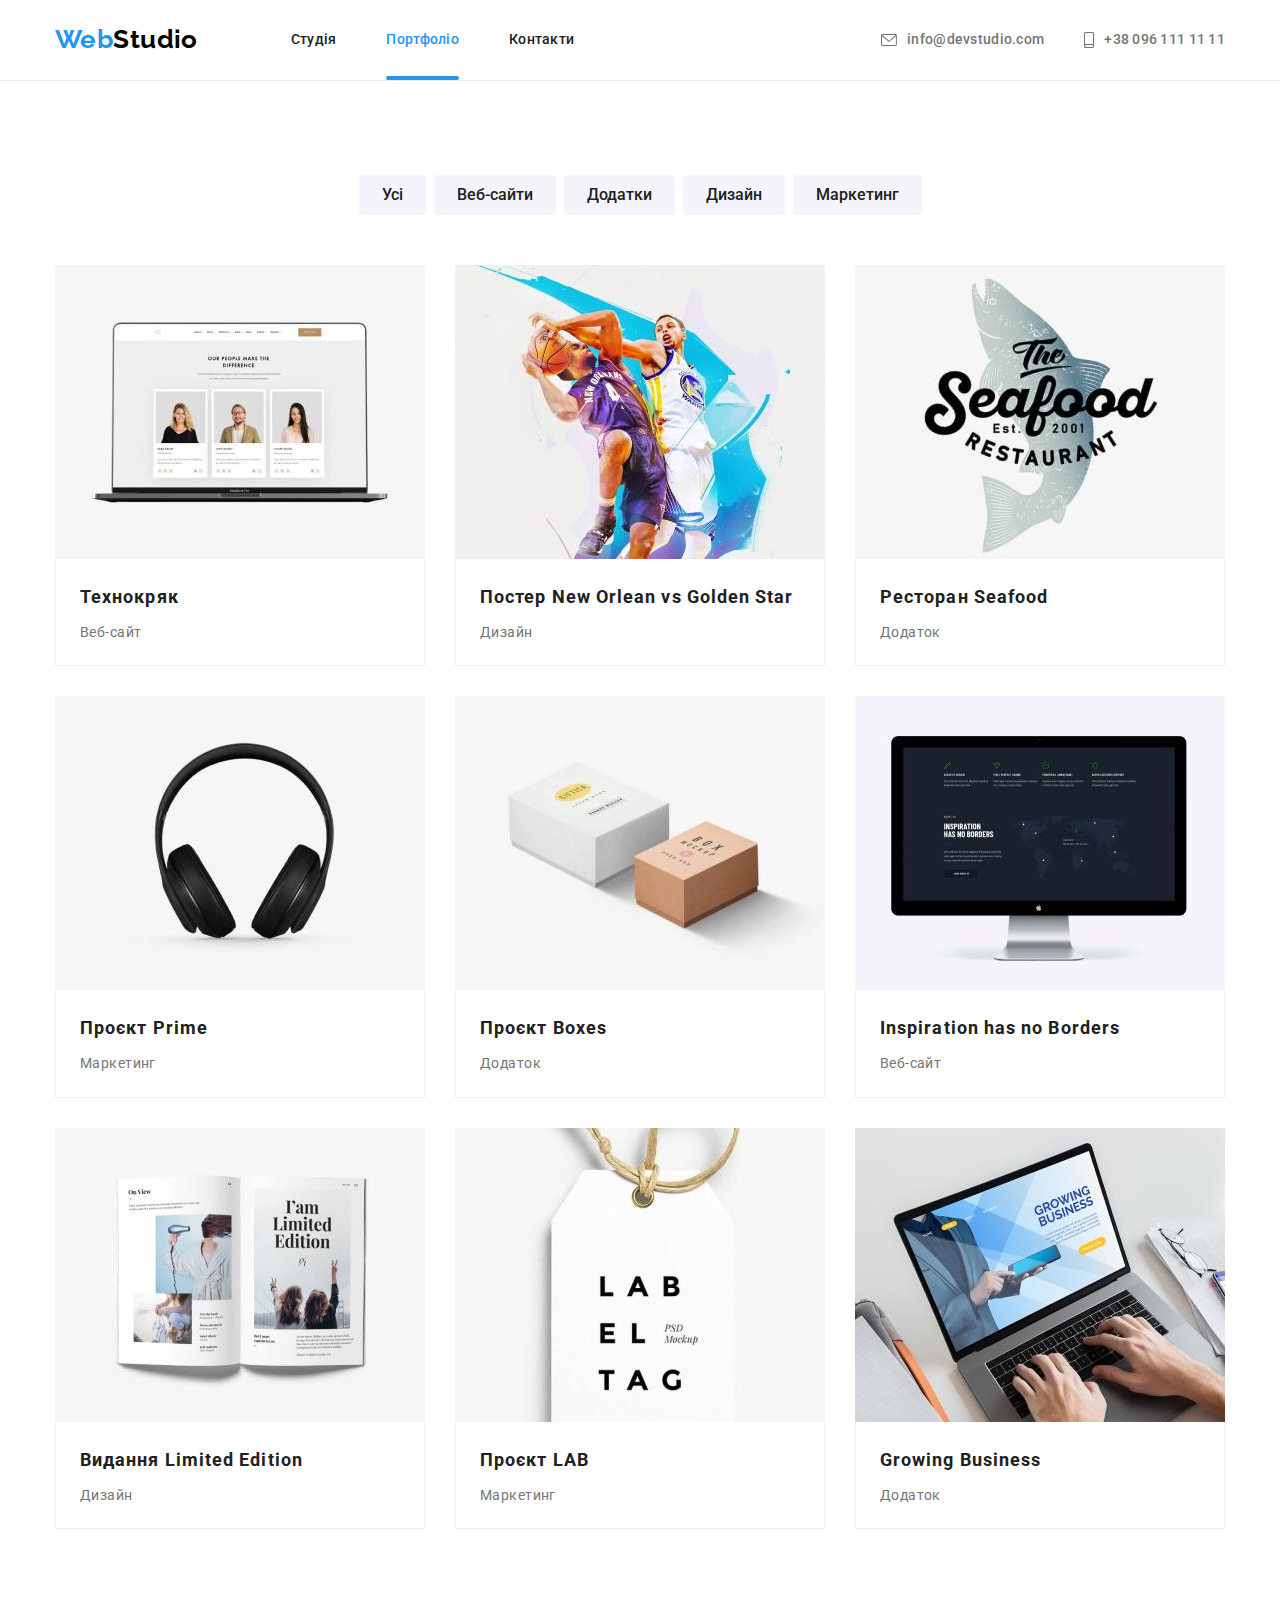
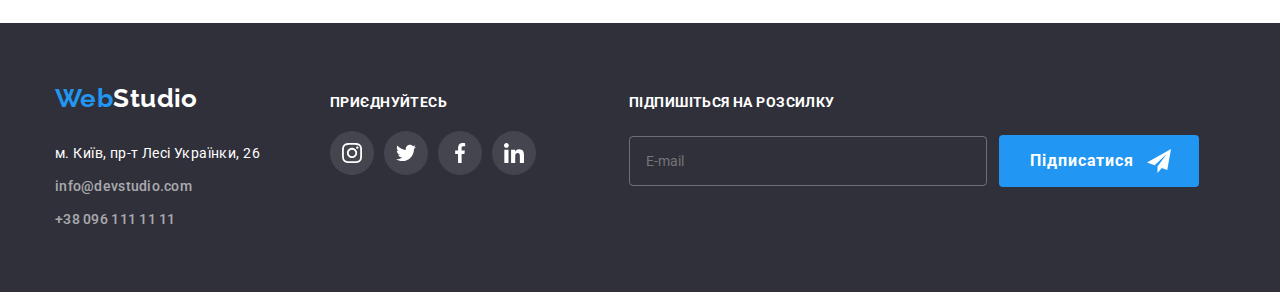
==== portfolio.html @ a592a8cf "додала розмітку та оформлення форм" ====
<!DOCTYPE html>
<html lang="uk">
  <head>
    <meta charset="UTF-8" />
    <meta http-equiv="X-UA-Compatible" content="IE=edge" />
    <meta name="viewport" content="width=device-width, initial-scale=1.0" />
    <title>Portfolio</title>
    <link rel="preconnect" href="https://fonts.googleapis.com" />
    <link rel="preconnect" href="https://fonts.gstatic.com" crossorigin />
    <link
      href="https://fonts.googleapis.com/css2?family=Raleway:wght@700&family=Roboto:wght@400;500;700;900&display=swap"
      rel="stylesheet"
    />
    <link
      rel="stylesheet"
      href="https://cdnjs.cloudflare.com/ajax/libs/modern-normalize/1.1.0/modern-normalize.min.css"
    />
    <link rel="stylesheet" href="./css/styles.css" />
  </head>
  <body>
    <header class="header-section">
      <nav class="container main-nav">
        <a class="logo-header" href="./index.html"><span class="logo-web">Web</span>Studio</a>
        <ul class="header-list list">
          <li class="item">
            <a class="header-link link" href="./index.html">Студія</a>
          </li>
          <li class="item">
            <a class="header-link link current-link" href="./portfolio.html">Портфоліо</a>
          </li>
          <li class="item"><a class="header-link link" href="#">Контакти</a></li>
        </ul>

        <ul class="contact-list list">
          <li class="item-contact">
            <a class="contact-link link" href="mailto:info@devstudio.com">
              <svg width="16" height="12" class="contact-icons">
                <use href="./images/icons.svg#icon-envelope"></use>
              </svg>
              info@devstudio.com
            </a>
          </li>
          <li class="item-contact">
            <a href="tel:+380961111111" class="contact-link link">
              <svg width="10" height="16" class="contact-icons">
                <use href="./images/icons.svg#icon-smartphone"></use>
              </svg>
              +38 096 111 11 11
            </a>
          </li>
        </ul>
      </nav>
    </header>

    <main>
      <section class="portfolio-section section">
        <div class="container">
          <h1 class="visually-hidden">Portfolio</h1>
          <ul class="button-list list">
            <li class="item"><button type="button" class="btn">Усі</button></li>
            <li class="item"><button type="button" class="btn">Веб-сайти</button></li>
            <li class="item"><button type="button" class="btn">Додатки</button></li>
            <li class="item"><button type="button" class="btn">Дизайн</button></li>
            <li class="item"><button type="button" class="btn">Маркетинг</button></li>
          </ul>
          <ul class="portfolio-list list">
            <li class="portfolio-item">
              <a class="portfolio-link link" href="">
                <div class="description">
                  <img
                    src="./images/img-portfolio-1.jpg"
                    alt="Технокряк"
                    width="370"
                    height="294"
                  />
                  <div class="overlay">
                    <p class="description-text">
                      Ресурс пропонує комплексні пропозиції з різним рівнем функціоналу та сервісів.
                      Все це дозволить відвідувачу отримати вичерпні відомості про компанію чи
                      приватну особу.
                    </p>
                  </div>
                </div>
                <div class="info-item">
                  <h2 class="title-item">Технокряк</h2>
                  <p class="text-item">Веб-сайт</p>
                </div>
              </a>
            </li>

            <li class="portfolio-item">
              <a class="portfolio-link link" href="">
                <div class="description">
                  <img
                    src="./images/img-portfolio-2.jpg"
                    alt="Постер New Orlean vs Golden Star"
                    width="370"
                    height="294"
                  />
                  <div class="overlay">
                    <p class="description-text">
                      Ресурс пропонує комплексні пропозиції з різним рівнем функціоналу та сервісів.
                      Все це дозволить відвідувачу отримати вичерпні відомості про компанію чи
                      приватну особу.
                    </p>
                  </div>
                </div>
                <div class="info-item">
                  <h2 class="title-item">
                    Постер <span lang="en">New Orlean vs Golden Star</span>
                  </h2>
                  <p class="text-item">Дизайн</p>
                </div>
              </a>
            </li>

            <li class="portfolio-item">
              <a class="portfolio-link link" href="">
                <div class="description">
                  <img
                    src="./images/img-portfolio-3.jpg"
                    alt="Ресторан Seafood"
                    width="370"
                    height="294"
                  />
                  <div class="overlay">
                    <p class="description-text">
                      Ресурс пропонує комплексні пропозиції з різним рівнем функціоналу та сервісів.
                      Все це дозволить відвідувачу отримати вичерпні відомості про компанію чи
                      приватну особу.
                    </p>
                  </div>
                </div>
                <div class="info-item">
                  <h2 class="title-item">Ресторан <span lang="en">Seafood</span></h2>
                  <p class="text-item">Додаток</p>
                </div>
              </a>
            </li>

            <li class="portfolio-item">
              <a class="portfolio-link link" href="">
                <div class="description">
                  <img
                    src="./images/img-portfolio-4.jpg"
                    alt="Проєкт Prime"
                    width="370"
                    height="294"
                  />
                  <div class="overlay">
                    <p class="description-text">
                      Ресурс пропонує комплексні пропозиції з різним рівнем функціоналу та сервісів.
                      Все це дозволить відвідувачу отримати вичерпні відомості про компанію чи
                      приватну особу.
                    </p>
                  </div>
                </div>
                <div class="info-item">
                  <h2 class="title-item">Проєкт <span>Prime</span></h2>
                  <p class="text-item">Маркетинг</p>
                </div>
              </a>
            </li>

            <li class="portfolio-item">
              <a class="portfolio-link link" href="">
                <div class="description">
                  <img
                    src="./images/img-portfolio-5.jpg"
                    alt="Проєкт Boxes"
                    width="370"
                    height="294"
                  />
                  <div class="overlay">
                    <p class="description-text">
                      Ресурс пропонує комплексні пропозиції з різним рівнем функціоналу та сервісів.
                      Все це дозволить відвідувачу отримати вичерпні відомості про компанію чи
                      приватну особу.
                    </p>
                  </div>
                </div>
                <div class="info-item">
                  <h2 class="title-item">Проєкт <span>Boxes</span></h2>
                  <p class="text-item">Додаток</p>
                </div>
              </a>
            </li>

            <li class="portfolio-item">
              <a class="portfolio-link link" href="">
                <div class="description">
                  <img
                    src="./images/img-portfolio-6.jpg"
                    alt="Inspiration has no Borders"
                    width="370"
                    height="294"
                  />
                  <div class="overlay">
                    <p class="description-text">
                      Ресурс пропонує комплексні пропозиції з різним рівнем функціоналу та сервісів.
                      Все це дозволить відвідувачу отримати вичерпні відомості про компанію чи
                      приватну особу.
                    </p>
                  </div>
                </div>
                <div class="info-item">
                  <h2 lang="en" class="title-item">Inspiration has no Borders</h2>
                  <p class="text-item">Веб-сайт</p>
                </div>
                <p></p>
              </a>
            </li>

            <li class="portfolio-item">
              <a class="portfolio-link link" href="">
                <div class="description">
                  <img
                    src="./images/img-portfolio-7.jpg"
                    alt="Видання Limited Edition"
                    width="370"
                    height="294"
                  />
                  <div class="overlay">
                    <p class="description-text">
                      Ресурс пропонує комплексні пропозиції з різним рівнем функціоналу та сервісів.
                      Все це дозволить відвідувачу отримати вичерпні відомості про компанію чи
                      приватну особу.
                    </p>
                  </div>
                </div>
                <div class="info-item">
                  <h2 class="title-item">Видання <span lang="en">Limited Edition</span></h2>
                  <p class="text-item">Дизайн</p>
                </div>
              </a>
            </li>

            <li class="portfolio-item">
              <a class="portfolio-link link" href="">
                <div class="description">
                  <img
                    src="./images/img-portfolio-8.jpg"
                    alt="Проєкт LAB"
                    width="370"
                    height="294"
                  />
                  <div class="overlay">
                    <p class="description-text">
                      Ресурс пропонує комплексні пропозиції з різним рівнем функціоналу та сервісів.
                      Все це дозволить відвідувачу отримати вичерпні відомості про компанію чи
                      приватну особу.
                    </p>
                  </div>
                </div>
                <div class="info-item">
                  <h2 class="title-item">Проєкт <span lang="en">LAB</span></h2>
                  <p class="text-item">Маркетинг</p>
                </div>
              </a>
            </li>

            <li class="portfolio-item">
              <a class="portfolio-link link" href="">
                <div class="description">
                  <img
                    src="./images/img-portfolio-9.jpg"
                    alt="Growing Business"
                    width="370"
                    height="294"
                  />
                  <div class="overlay">
                    <p class="description-text">
                      Ресурс пропонує комплексні пропозиції з різним рівнем функціоналу та сервісів.
                      Все це дозволить відвідувачу отримати вичерпні відомості про компанію чи
                      приватну особу.
                    </p>
                  </div>
                </div>
                <div class="info-item">
                  <h2 lang="en" class="title-item">Growing Business</h2>
                  <p class="text-item">Додаток</p>
                </div>
              </a>
            </li>
          </ul>
        </div>
      </section>
    </main>

       <footer class="footer">
      <div class="container">
        <div class="footer-container">
          <div class="footer-contact">
            <a class="logo-footer" href="./index.html"><span class="logo-web">Web</span>Studio</a>
            <address>
              <ul class="footer-list list">
                <li class="item">
                  <a
                    class="address"
                    href="https://goo.gl/maps/CPtrU1FHBa2aNyZL9"
                    target="_blank"
                    rel="noopener noreferrer nofollow"
                    >м. Київ, пр-т Лесі Українки, 26</a
                  >
                </li>
                <li class="item">
                  <a class="footer-contact-link link" href="mailto:info@devstudio.com"
                    >info@devstudio.com</a
                  >
                </li>
                <li class="item">
                  <a class="footer-contact-link link" href="tel:+380961111111">+38 096 111 11 11</a>
                </li>
              </ul>
            </address>
          </div>

          <div class="sign-up">
            <p class="footer-sign-up-text">Приєднуйтесь</p>

            <ul class="sign-up-list list">
              <li class="sign-up-item">
                <a href="https://instagram" class="sign-up-link link">
                  <svg class="sign-up-icon" width="20" height="20">
                    <use href="./images/icons.svg#icon-instagram"></use>
                  </svg>
                </a>
              </li>

              <li class="sign-up-item">
                <a href="https://twitter" class="sign-up-link link">
                  <svg class="sign-up-icon" width="20" height="20">
                    <use href="./images/icons.svg#icon-twitter"></use>
                  </svg>
                </a>
              </li>

              <li class="sign-up-item">
                <a href="https://facebook" class="sign-up-link link">
                  <svg class="sign-up-icon" width="20" height="20">
                    <use href="./images/icons.svg#icon-facebook"></use>
                  </svg>
                </a>
              </li>

              <li class="sign-up-item">
                <a href="https://linkedn" class="sign-up-link link">
                  <svg class="sign-up-icon" width="20" height="20">
                    <use href="./images/icons.svg#icon-linkedin"></use>
                  </svg>
                </a>
              </li>
            </ul>
          </div>
          <div class="form-footer">
            <p class="mail-footer">Підпишіться на розсилку</p>
            <form class="form-mail">
              <input type="email" name="mail" id="mail" class="footer-input" placeholder="E-mail" />
              <div class="div-button-footer">
                <button class="button-footer" type="submit">Підписатися</button>
                <svg width="24" height="24" class="icon-telegram">
                  <use href="./images/icons.svg#icon-telegram"></use>
                </svg>
              </div>
            </form>
          </div>
        </div>
      </div>
    </footer>
  </body>
</html>
---- css/styles.css ----
:root {
  --title-text-color: #212121;
  --accent-color: #2196f3;
  --primery-text-color: #757575;
  --primery-white-color: #ffffff;
  --bkg-block-color: #2f303a;
  --button-color: #f5f4fa;
  --black-color: #000000;
  --border-color: #ececec;
  --second-border-color: #eeeeee;
  --fill-icon: #afb1b8;

  --timing-function: cubic-bezier(0.4, 0, 0.2, 1);
}

body {
  color: var(--primery-text-color);
  background-color: var(--primery-white-color);
  font-family: 'Roboto', sans-serif;
  font-size: 14px;
  letter-spacing: 0.03em;
  line-height: 1.71;
}

h1,
h2,
h3,
h4,
h5,
h6,
p {
  margin: 0;
}

.list {
  padding: 0;
  margin: 0;
  list-style: none;
}
.link {
  text-decoration: none;
}

img {
  display: block;
  max-width: 100%;
  height: auto;
}

.container {
  width: 1200px;
  padding-left: 15px;
  padding-right: 15px;
  margin-left: auto;
  margin-right: auto;

  /* outline: 1px solid red; */
}

.section {
  padding-top: 94px;
  padding-bottom: 94px;
}

/* Header */
.header-section {
  border-bottom-width: 1px;
  border-bottom-style: solid;
  border-bottom-color: var(--border-color);
}
.logo-header {
  color: var(--black-color);
  text-decoration: none;
  font-family: 'Raleway', sans-serif;
  font-weight: 700;
  font-size: 26px;
  line-height: 1.2;
}
.logo-web {
  color: var(--accent-color);
}
.main-nav {
  display: flex;
  align-items: center;
}
.header-list {
  display: flex;
  margin-left: 93px;
}
.header-list .item:not(:last-child) {
  margin-right: 50px;
}
.contact-list {
  display: flex;
  margin-left: auto;
  justify-content: center;
  align-items: center;
}
.item-contact:not(:last-child) {
  margin-right: 40px;
}
.header-link {
  display: block;
  padding: 32px 0;
}
.header-link,
.contact-link {
  color: var(--title-text-color);
  font-weight: 500;
  font-size: 14px;
  line-height: 1.14;
  letter-spacing: 0.02em;

  transition-property: color;
  transition-duration: 250ms;
  transition-timing-function: var(--timing-function);
}
.header-link:hover,
.header-link:focus,
.contact-link:hover,
.contact-link:focus {
  color: var(--accent-color);
}
.current-link {
  position: relative;
  color: var(--accent-color);
}
.current-link::after {
  content: '';
  position: absolute;
  bottom: 0;
  left: 0;
  width: 100%;
  height: 4px;

  background: #2196f3;
  border-radius: 2px;
}
.contact-link {
  width: 100%;
  height: 100%;
  display: flex;
  justify-content: center;
  align-items: center;
  color: var(--primery-text-color);
  font-style: normal;
}
.contact-icons {
  margin-right: 10px;
  fill: var(--primery-text-color);

  transition-property: fill;
  transition-duration: 250ms;
  transition-timing-function: var(--timing-function);
}
.contact-link:hover .contact-icons,
.contact-link:focus .contact-icons {
  fill: var(--accent-color);
}

/* Hero  */
.section-hero {
  background-color: var(--bkg-block-color);
  text-align: center;
  padding-top: 200px;
  padding-bottom: 200px;
  max-width: 1600px;
  margin-left: auto;
  margin-right: auto;
  background-color: #c4c4c4;
  background-image: linear-gradient(to right, rgba(47, 48, 58, 0.4), rgba(47, 48, 58, 0.4)),
    url(../images/overlay.jpg);
  background-size: cover;
  background-repeat: no-repeat;
  background-position: center;
}
.title-hero {
  margin-bottom: 30px;

  color: var(--primery-white-color);
  font-weight: 900;
  font-size: 44px;
  line-height: 1.34;
  text-align: center;
  letter-spacing: 0.06em;
  text-transform: uppercase;
}
.button-hero {
  display: inline-block;
  border: 1px solid transparent;
  border-radius: 4px;
  padding: 10px 24px;
  min-width: 200px;

  color: var(--primery-white-color);
  background-color: var(--accent-color);
  font-family: inherit;
  font-weight: 700;
  font-size: 16px;
  line-height: 1.88;
  text-align: center;
  cursor: pointer;
  letter-spacing: 0.06em;

  transition-property: background-color, box-shadow;
  transition-duration: 250ms;
  transition-timing-function: var(--timing-function);
}
.button-hero:hover,
.button-hero:focus {
  background-color: #188ce8;
  box-shadow: 0px 4px 4px rgba(0, 0, 0, 0.15);
}

/* Модальне вікно */
.backdrop.is-hidden {
  visibility: hidden;
  opacity: 0;
  pointer-events: none;
}
.backdrop {
  position: fixed;
  left: 0px;
  top: 0px;
  width: 100%;
  height: 100%;
  background: rgba(0, 0, 0, 0.2);
  transition-property: opacity, visibility;
  transition-duration: 300ms;
  transition-timing-function: var(--timing-function);
}
.modal {
  position: absolute;
  top: 50%;
  left: 50%;
  transform: translate(-50%, -50%) scale(1);

  width: 528px;
  height: 581px;

  padding: 37px 32px 43px 48px;

  background-color: var(--primery-white-color);
  box-shadow: 0px 1px 3px rgba(0, 0, 0, 0.12), 0px 1px 1px rgba(0, 0, 0, 0.14),
    0px 2px 1px rgba(0, 0, 0, 0.2);
  border-radius: 4px;

  transition-property: transform;
  transition-duration: 300ms;
  transition-timing-function: var(--timing-function);
}
.close-button {
  position: absolute;
  top: 8px;
  right: 8px;

  display: flex;
  align-items: center;
  justify-content: center;

  width: 30px;
  height: 30px;
  background-color: var(--primery-white-color);
  border: 1px solid rgba(0, 0, 0, 0.1);
  border-radius: 50%;
  cursor: pointer;

  transition: fill 250ms var(--timing-function);
}
.close-button:hover,
.close-button:focus {
  fill: var(--accent-color);
}

.backdrop.is-hidden .modal {
  transform: translate(-50%, -50%) scale(0);
}

.form {
  display: flex;
  flex-direction: column;
  margin-left: auto;
  margin-right: auto;
}
.modal-header {
  margin-bottom: 12px;
  font-weight: 700;
  font-size: 20px;
  line-height: 1.15;
  text-align: center;
  color: var(--title-text-color);
}
.form-input {
  width: 100%;
  height: 40px;

  border: 1px solid rgba(33, 33, 33, 0.2);
  border-radius: 4px;
  padding-left: 42px;
  outline: none;

  font-weight: 400;
  font-size: 12px;
  line-height: 1.17;

  transition: border-color 250ms var(--timing-function);
}
.form-input:focus,
.form-input:hover {
  border-color: var(--accent-color);
}
.form-icon {
  position: relative;
}
.icon-input {
  position: absolute;
  top: 50%;
  left: 12px;
  transform: translateY(-50%);

  transition: fill 250ms var(--timing-function);
}
.form-input:focus + .icon-input,
.form-input:hover + .icon-input {
  fill: var(--accent-color);
}
.form-field {
  display: flex;
  flex-direction: column;
  margin-bottom: 10px;
}
.form-label {
  display: block;
  margin-bottom: 4px;

  font-weight: 400;
  font-size: 12px;
  line-height: 1.17;
  letter-spacing: 0.01em;
  color: var(--primery-text-color);
}
textarea {
  resize: none;
}
.form-text {
  width: 100%;
  height: 120px;
  padding: 12px 16px;
  margin-bottom: 20px;

  border: 1px solid rgba(33, 33, 33, 0.2);
  border-radius: 4px;
  outline: none;
  font-size: 12px;

  transition: border-color 250ms var(--timing-function);
}
.form-text:focus,
.form-text:hover {
  border-color: var(--accent-color);
}
.form-text::placeholder {
  font-weight: 400;
  font-size: 12px;
  line-height: 1.17;
  letter-spacing: 0.01em;
  color: rgba(117, 117, 117, 0.5);
}
.form-field-checkbox {
  display: flex;
  align-items: center;
  justify-content: center;
}
.input-checkbox {
  margin-right: 8px;
  appearance: none;
  position: absolute;
}
.icon-checkbox {
  display: inline-block;
  width: 16px;
  height: 15px;
  margin-right: 7px;

  border: 2px solid #212121;
  border-radius: 2px;
}
.input-checkbox:checked + .icon-checkbox {
  background-color: var(--accent-color);
  border-color: var(--accent-color);
  background-image: url(../images/icon-check.svg);
  background-size: contain;
  background-origin: border-box;
}
.label-checkbox {
  display: flex;
  align-items: center;
  color: var(--primery-text-color);
}
.link-policy {
  color: var(--accent-color);
}

.form-button {
  display: inline-block;
  border: 1px solid transparent;
  border-radius: 4px;
  padding: 10px;
  margin-top: 30px;
  margin-left: auto;
  margin-right: auto;
  min-width: 200px;

  color: var(--primery-white-color);
  background-color: var(--accent-color);
  font-family: inherit;
  font-weight: 700;
  font-size: 16px;
  line-height: 1.88;
  text-align: center;
  cursor: pointer;
  letter-spacing: 0.06em;

  transition-property: background-color, box-shadow;
  transition-duration: 250ms;
  transition-timing-function: var(--timing-function);
}
.form-button:hover,
.form-button:focus {
  background-color: #188ce8;
  box-shadow: 0px 4px 4px rgba(0, 0, 0, 0.15);
}

/* Особливості */
.visually-hidden {
  position: absolute;
  width: 1px;
  height: 1px;
  margin: -1px;
  border: 0;
  padding: 0;
  white-space: nowrap;
  clip-path: inset(100%);
  clip: rect(0 0 0 0);
  overflow: hidden;
}
.feature-list {
  display: flex;
}
.feature-list .item {
  max-width: 270px;
}

.feature-div {
  width: 270px;
  height: 120px;
  display: flex;
  justify-content: center;
  align-items: center;
  background-color: #f5f4fa;
  margin-bottom: 30px;
  border-radius: 4px;
}

.feature-list .item:not(:last-child) {
  margin-right: 30px;
}
.subtitle-feature {
  margin-bottom: 10px;

  color: var(--title-text-color);
  font-weight: 700;
  line-height: 1.15;
  text-transform: uppercase;
}

/* Чим ми займаємось */
.section-work {
  padding-top: 0;
}
.title {
  margin-bottom: 50px;

  color: var(--title-text-color);
  font-weight: 700;
  font-size: 36px;
  line-height: 1.17;
  text-align: center;
}
.work-list {
  display: flex;
}
.work-list .item:not(:last-child) {
  margin-right: 30px;
}
.work-box {
  position: relative;
}
.work-thumb {
  position: absolute;
  bottom: 0;
  width: 100%;
  padding: 27px 0;
  font-weight: 700;
  line-height: 1.1;
  text-align: center;
  text-transform: uppercase;
  color: var(--primery-white-color);
  background-color: rgba(47, 48, 58, 0.8);
}

/* Команда */
.section-team {
  background-color: var(--button-color);
}
.team-list {
  display: flex;
}
.team-item:not(:last-child) {
  margin-right: 30px;
}
.team-item {
  background-color: var(--primery-white-color);
}
.team-info {
  padding-top: 30px;
  padding-bottom: 30px;
  box-shadow: 0px 1px 3px rgba(0, 0, 0, 0.12), 0px 1px 1px rgba(0, 0, 0, 0.14),
    0px 2px 1px rgba(0, 0, 0, 0.2);
  border-radius: 0px 0px 4px 4px;
}
.name {
  margin-bottom: 10px;

  color: var(--title-text-color);
  font-weight: 500;
  font-size: 16px;
  line-height: 1.2;
  text-align: center;
}
.profession {
  margin-bottom: 16px;
  font-size: 16px;
  line-height: 1.2;
  text-align: center;
}

.team-soc-list {
  display: flex;
  justify-content: center;
  align-items: center;
}
.team-soc-items {
  width: 44px;
  height: 44px;
}
.team-soc-items:not(:last-child) {
  margin-right: 10px;
}
.team-soc-link {
  width: 100%;
  height: 100%;
  display: flex;
  border-radius: 50%;
  justify-content: center;
  align-items: center;
  color: var(--fill-icon);

  transition-property: background-color, color;
  transition-duration: 250ms;
  transition-timing-function: var(--timing-function);
}
.team-soc-link:hover,
.team-soc-link:focus {
  background-color: var(--accent-color);
  color: var(--primery-white-color);
}
.team-soc-icons {
  fill: currentColor;
}

/* <!-- Постійні клієнти --> */

.client-list {
  display: flex;
}
.client-item {
  width: 170px;
  height: 92px;
}
.client-item:not(:last-child) {
  margin-right: 30px;
}
.client-link {
  width: 100%;
  height: 100%;
  display: inline-block;
  padding: 16px 32px;
  fill: var(--fill-icon);
  border: 1px solid var(--fill-icon);
  border-radius: 4px;

  transition-property: fill, border, border-radius;
  transition-duration: 250ms;
  transition-timing-function: var(--timing-function);
}
.client-link:hover,
.client-link:focus {
  fill: var(--accent-color);
  border: 1px solid var(--accent-color);
  border-radius: 4px;
}

/* Footer */
.footer {
  padding-top: 60px;
  padding-bottom: 60px;
  background-color: var(--bkg-block-color);
}
.footer-container {
  display: flex;
  align-items: baseline;
}
.address {
  color: var(--primery-white-color);
  text-decoration: none;
  font-style: normal;
}
.logo-footer {
  display: block;
  margin-bottom: 28px;

  color: var(--primery-white-color);
  text-decoration: none;
  font-family: 'Raleway', sans-serif;
  font-weight: 700;
  font-size: 26px;
  line-height: 1.2;
}
.footer-list .item:not(:last-child) {
  margin-bottom: 9px;
}
.footer-contact-link {
  color: rgba(255, 255, 255, 0.6);
  font-weight: 500;
  line-height: 1.14;
  letter-spacing: 0.02em;
  font-style: normal;

  transition-property: color;
  transition-duration: 250ms;
  transition-timing-function: var(--timing-function);
}
.footer-contact-link:hover,
.footer-contact-link:focus {
  color: var(--accent-color);
}

.sign-up {
  margin-left: 70px;
}
.footer-sign-up-text {
  font-weight: 700;
  line-height: 1.14;
  text-transform: uppercase;
  color: var(--primery-white-color);
  margin-bottom: 20px;
}
.sign-up-list {
  display: flex;
  justify-content: center;
  align-items: center;
}
.sign-up-item {
  width: 44px;
  height: 44px;
}
.sign-up-item:not(:last-child) {
  margin-right: 10px;
}
.sign-up-link {
  width: 100%;
  height: 100%;
  display: flex;
  border-radius: 50%;
  align-items: center;
  justify-content: center;
  background: rgba(255, 255, 255, 0.1);
  color: var(--primery-white-color);

  transition-property: background-color;
  transition-duration: 250ms;
  transition-timing-function: var(--timing-function);
}
.sign-up-link:hover,
.sign-up-link:focus {
  background-color: var(--accent-color);
}
.sign-up-icon {
  fill: currentColor;
}

.form-footer {
  margin-left: 93px;
}
.mail-footer {
  margin-bottom: 20px;
  font-weight: 700;
  font-size: 14px;
  text-transform: uppercase;
  color: var(--primery-white-color);
}
.footer-input {
  width: 358px;
  height: 50px;
  padding: 15px 16px;
  border: 1px solid rgba(255, 255, 255, 0.3);
  border-radius: 4px;
  background-color: transparent;
  outline: none;
}
.button-footer {
  display: inline-block;
  border: 1px solid transparent;
  border-radius: 4px;
  padding: 10px 62px 10px 28px;
  min-width: 200px;
  margin-left: 12px;

  color: var(--primery-white-color);
  background-color: var(--accent-color);
  font-family: inherit;
  font-weight: 700;
  font-size: 16px;
  line-height: 1.88;
  text-align: center;
  cursor: pointer;
  letter-spacing: 0.06em;
}
.form-mail {
  display: flex;
  align-items: center;
}
.div-button-footer {
  position: relative;
}
.icon-telegram {
  position: absolute;
  top: 50%;
  right: 28px;
  transform: translateY(-50%);
  margin-left: 10px;
  fill: var(--primery-white-color);
}

/* Portfolio */
.button-list {
  display: flex;
  justify-content: center;
  margin-bottom: 50px;
}
.button-list .item:not(:last-child) {
  margin-right: 8px;
}
.btn {
  display: inline-block;
  border: 1px solid transparent;
  border-radius: 4px;
  padding: 6px 22px;

  color: var(--title-text-color);
  background-color: var(--button-color);
  font-family: inherit;
  font-weight: 500;
  font-size: 16px;
  line-height: 1.6;
  text-align: center;
  cursor: pointer;

  transition-property: background-color, color, box-shadow;
  transition-duration: 250ms;
  transition-timing-function: var(--timing-function);
}
.btn:hover,
.btn:focus {
  color: var(--primery-white-color);
  background-color: var(--accent-color);
  box-shadow: 0px 3px 1px rgba(0, 0, 0, 0.1), 0px 1px 2px rgba(0, 0, 0, 0.08),
    0px 2px 2px rgba(0, 0, 0, 0.12);
}
.portfolio-list {
  display: flex;
  flex-wrap: wrap;
}
.portfolio-item {
  width: calc((100% - 60px) / 3);
  margin-right: 30px;
  margin-bottom: 30px;
}
.portfolio-link {
  display: block;

  transition-property: box-shadow;
  transition-duration: 250ms;
  transition-timing-function: var(--timing-function);
}
.portfolio-link:hover,
.portfolio-link:focus {
  box-shadow: 0px 1px 1px rgba(0, 0, 0, 0.12), 0px 4px 4px rgba(0, 0, 0, 0.06),
    1px 4px 6px rgba(0, 0, 0, 0.16);
}
.portfolio-item:nth-child(3n) {
  margin-right: 0;
}
.portfolio-item:nth-last-child(-n + 3) {
  margin-bottom: 0;
}
.title-item {
  margin-bottom: 4px;

  color: var(--title-text-color);
  font-weight: 700;
  font-size: 18px;
  line-height: 2;
  letter-spacing: 0.06em;
}
.text-item {
  color: var(--primery-text-color);
  line-height: 1.9;
}
.info-item {
  border-right-width: 1px;
  border-right-style: solid;
  border-right-color: var(--second-border-color);
  border-bottom-width: 1px;
  border-bottom-style: solid;
  border-bottom-color: var(--second-border-color);
  border-left-width: 1px;
  border-left-style: solid;
  border-left-color: var(--second-border-color);
  padding: 20px 24px;
}
.description {
  position: relative;
  overflow: hidden;
}
.overlay {
  position: absolute;
  top: 0;
  left: 0;
  width: 100%;
  height: 100%;
  background-color: rgba(33, 150, 243, 0.9);

  opacity: 0;

  transform: translateY(101%);

  transition-property: transform;
  transition-duration: 250ms;
  transition-timing-function: var(--timing-function);
}
.overlay {
  opacity: 1;
}
.portfolio-link:hover .overlay {
  transform: translateY(0);
}
.portfolio-link:focus .overlay {
  transform: translateY(0);
}
.description-text {
  position: absolute;
  top: 0;
  left: 0;

  width: 100%;
  height: 100%;
  padding: 63px 24px 178px 24px;

  font-weight: 400;
  font-size: 18px;
  line-height: 1.5;
  color: var(--primery-white-color);
}
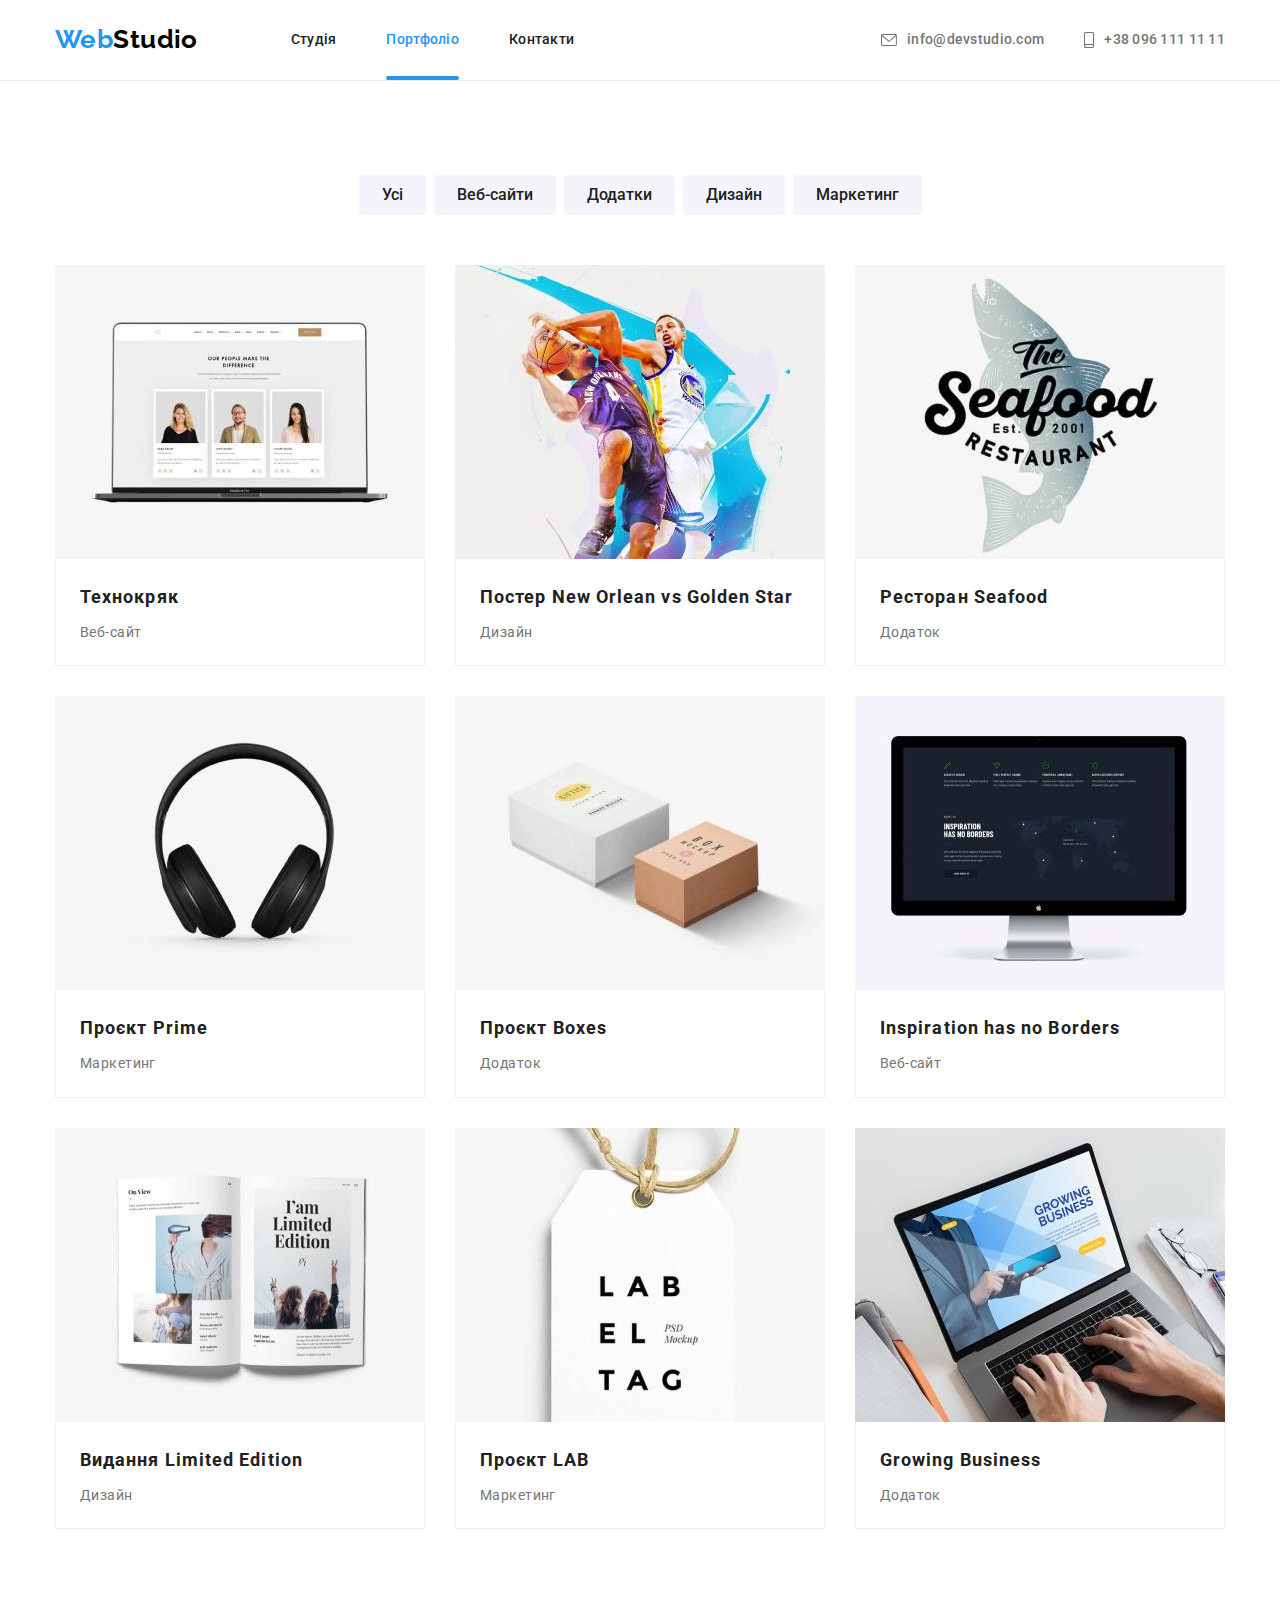
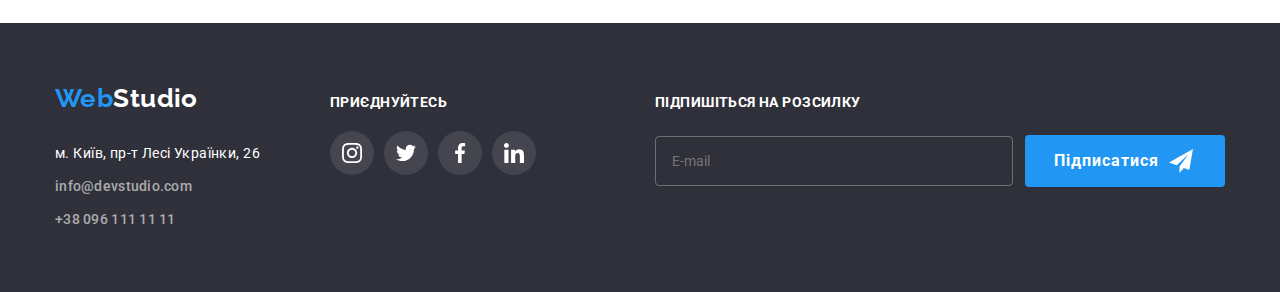
==== commit 9609d37f: "виправила форму у футері" ====
--- a/portfolio.html
+++ b/portfolio.html
@@ -287,7 +287,7 @@
       </section>
     </main>
 
-       <footer class="footer">
+    <footer class="footer">
       <div class="container">
         <div class="footer-container">
           <div class="footer-contact">
@@ -353,14 +353,19 @@
             </ul>
           </div>
           <div class="form-footer">
-            <p class="mail-footer">Підпишіться на розсилку</p>
             <form class="form-mail">
-              <input type="email" name="mail" id="mail" class="footer-input" placeholder="E-mail" />
-              <div class="div-button-footer">
-                <button class="button-footer" type="submit">Підписатися</button>
-                <svg width="24" height="24" class="icon-telegram">
-                  <use href="./images/icons.svg#icon-telegram"></use>
-                </svg>
+              <label class="footer-label" for="mail">Підпишіться на розсилку</label>
+              <div class="div-form-mail">
+                <input
+                  type="email"
+                  name="mail"
+                  id="mail"
+                  class="footer-input"
+                  placeholder="E-mail"
+                />
+                  <button class="button-footer" type="submit">Підписатися <svg width="24" height="24" class="icon-telegram">
+                    <use href="./images/icons.svg#icon-telegram"></use>
+                  </svg></button>
               </div>
             </form>
           </div>
--- a/css/styles.css
+++ b/css/styles.css
@@ -701,14 +701,19 @@
 }
 
 .form-footer {
-  margin-left: 93px;
-}
-.mail-footer {
+  margin-left: auto;
+}
+.footer-label {
+  display: inline-block;
   margin-bottom: 20px;
   font-weight: 700;
   font-size: 14px;
   text-transform: uppercase;
   color: var(--primery-white-color);
+}
+.div-form-mail {
+  display: flex;
+  align-items: center;
 }
 .footer-input {
   width: 358px;
@@ -718,12 +723,14 @@
   border-radius: 4px;
   background-color: transparent;
   outline: none;
+  color: var(--primery-white-color);
 }
 .button-footer {
-  display: inline-block;
+  display: flex;
+  align-items: center;
   border: 1px solid transparent;
   border-radius: 4px;
-  padding: 10px 62px 10px 28px;
+  padding: 10px 28px;
   min-width: 200px;
   margin-left: 12px;
 
@@ -736,21 +743,19 @@
   text-align: center;
   cursor: pointer;
   letter-spacing: 0.06em;
-}
-.form-mail {
-  display: flex;
-  align-items: center;
-}
-.div-button-footer {
-  position: relative;
+
+  transition-property: background-color, box-shadow;
+  transition-duration: 250ms;
+  transition-timing-function: var(--timing-function);
 }
 .icon-telegram {
-  position: absolute;
-  top: 50%;
-  right: 28px;
-  transform: translateY(-50%);
   margin-left: 10px;
   fill: var(--primery-white-color);
+}
+.button-footer:hover,
+.button-footer:focus {
+  background-color: #188ce8;
+  box-shadow: 0px 4px 4px rgba(0, 0, 0, 0.15);
 }
 
 /* Portfolio */
